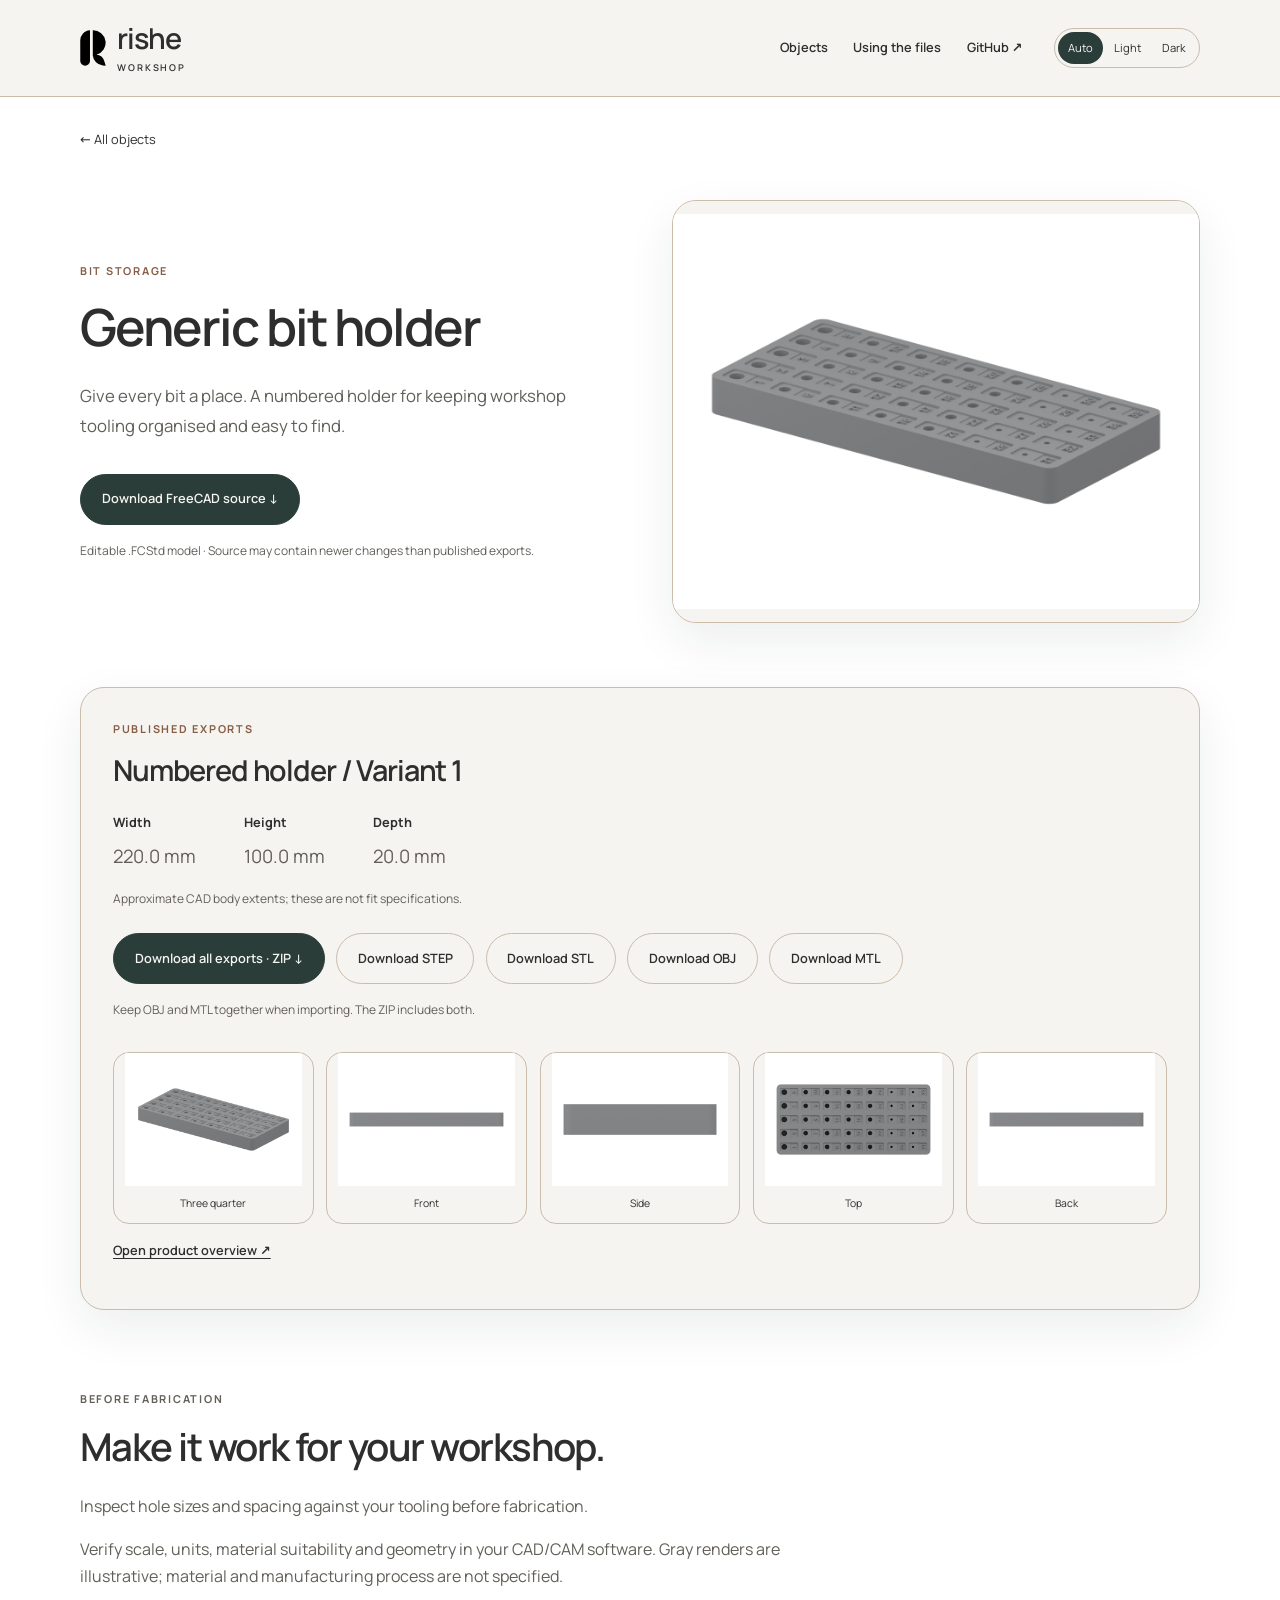
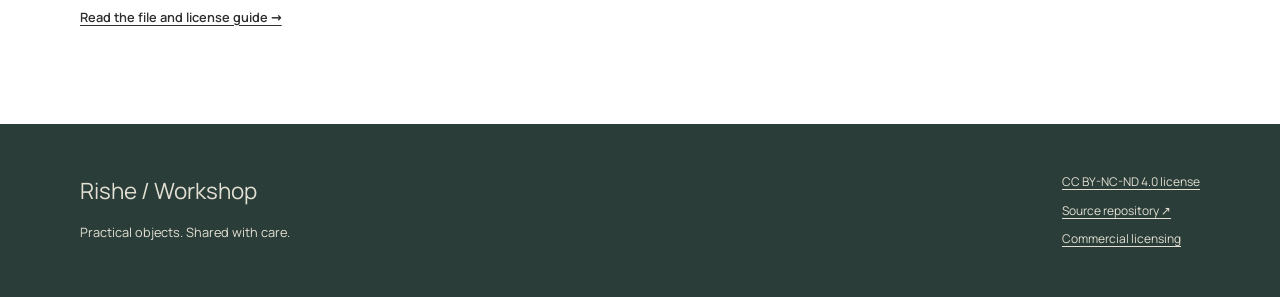
==== objects/bit-holder-generic.html @ 6d99253e "Publish English workshop catalog and CAD downloads" ====
<!doctype html>
<html lang="en"><head><meta charset="utf-8"><meta name="viewport" content="width=device-width, initial-scale=1">
<title>Generic bit holder | Rishe Workshop</title><meta name="description" content="Give every bit a place. A numbered holder for keeping workshop tooling organised and easy to find.">
<meta name="theme-color" content="#2a3d39"><meta property="og:title" content="Generic bit holder | Rishe Workshop"><meta property="og:description" content="Give every bit a place. A numbered holder for keeping workshop tooling organised and easy to find."><meta property="og:type" content="website">
<link rel="icon" href="../assets/logo.svg" type="image/svg+xml"><link rel="preload" href="../assets/manrope-latin.woff2" as="font" type="font/woff2" crossorigin>
<link rel="stylesheet" href="../assets/site.css"><script src="../assets/theme.js"></script></head>
<body><a class="skip" href="#main">Skip to content</a><header><div class="editorial-container header-inner">
<a class="brand" href="../index.html"><img src="../assets/logo.svg" width="26" height="36" alt=""><span>rishe<span class="brand-label">WORKSHOP</span></span></a>
<nav aria-label="Main navigation"><a href="../index.html#collection">Objects</a><a href="../index.html#using">Using the files</a><a href="https://github.com/rishehome/workshop-tools">GitHub ↗</a></nav>
<div class="themes" role="group" aria-label="Color theme" hidden><button data-theme="auto" aria-pressed="true">Auto</button><button data-theme="light" aria-pressed="false">Light</button><button data-theme="dark" aria-pressed="false">Dark</button></div></div></header>
<main id="main"><div class="editorial-container"><a class="back" href="../index.html#collection">← All objects</a><section class="detail-hero"><div><p class="section-kicker">Bit storage</p><h1>Generic bit holder</h1><p class="section-body">Give every bit a place. A numbered holder for keeping workshop tooling organised and easy to find.</p><a class="button" href="../files/bit-holder/generic/object.FCStd" download>Download FreeCAD source ↓</a><p class="small">Editable .FCStd model · Source may contain newer changes than published exports.</p></div><div class="detail-image"><img src="../files/bit-holder/generic/exports/var1-20mmd-with-numbers/renders/solid-three-quarter.png" alt="Generic bit holder" width="1200" height="800"></div></section><div class="variants"><section class="variant editorial-card"><p class="section-kicker">Published exports</p><h2>Numbered holder / Variant 1</h2><dl class="dimensions"><div><dt>Width</dt><dd>220.0 mm</dd></div><div><dt>Height</dt><dd>100.0 mm</dd></div><div><dt>Depth</dt><dd>20.0 mm</dd></div></dl><p class="small">Approximate CAD body extents; these are not fit specifications.</p><div class="downloads"><a class="button" href="../downloads/bit-holder-generic/var1-20mmd-with-numbers.zip" download>Download all exports · ZIP ↓</a><a class="button secondary" href="../files/bit-holder/generic/exports/var1-20mmd-with-numbers/object.step" download>Download STEP</a><a class="button secondary" href="../files/bit-holder/generic/exports/var1-20mmd-with-numbers/object.stl" download>Download STL</a><a class="button secondary" href="../files/bit-holder/generic/exports/var1-20mmd-with-numbers/object.obj" download>Download OBJ</a><a class="button secondary" href="../files/bit-holder/generic/exports/var1-20mmd-with-numbers/object.mtl" download>Download MTL</a></div><p class=small>Keep OBJ and MTL together when importing. The ZIP includes both.</p><div class=gallery><a class="view" href="../files/bit-holder/generic/exports/var1-20mmd-with-numbers/renders/solid-three-quarter.png"><img src="../files/bit-holder/generic/exports/var1-20mmd-with-numbers/renders/solid-three-quarter.png" alt="Generic bit holder — three quarter view" loading="lazy" width="1200" height="800"><span>Three quarter</span></a><a class="view" href="../files/bit-holder/generic/exports/var1-20mmd-with-numbers/renders/solid-front.png"><img src="../files/bit-holder/generic/exports/var1-20mmd-with-numbers/renders/solid-front.png" alt="Generic bit holder — front view" loading="lazy" width="1200" height="800"><span>Front</span></a><a class="view" href="../files/bit-holder/generic/exports/var1-20mmd-with-numbers/renders/solid-side.png"><img src="../files/bit-holder/generic/exports/var1-20mmd-with-numbers/renders/solid-side.png" alt="Generic bit holder — side view" loading="lazy" width="1200" height="800"><span>Side</span></a><a class="view" href="../files/bit-holder/generic/exports/var1-20mmd-with-numbers/renders/solid-top.png"><img src="../files/bit-holder/generic/exports/var1-20mmd-with-numbers/renders/solid-top.png" alt="Generic bit holder — top view" loading="lazy" width="1200" height="800"><span>Top</span></a><a class="view" href="../files/bit-holder/generic/exports/var1-20mmd-with-numbers/renders/solid-back.png"><img src="../files/bit-holder/generic/exports/var1-20mmd-with-numbers/renders/solid-back.png" alt="Generic bit holder — back view" loading="lazy" width="1200" height="800"><span>Back</span></a></div><a class="text-link" href="../files/bit-holder/generic/exports/var1-20mmd-with-numbers/overview/product-overview.png">Open product overview ↗</a></section></div><section class="before"><p class="section-kicker">Before fabrication</p><h2>Make it work for your workshop.</h2><p>Inspect hole sizes and spacing against your tooling before fabrication.</p><p>Verify scale, units, material suitability and geometry in your CAD/CAM software. Gray renders are illustrative; material and manufacturing process are not specified.</p><a class="text-link" href="../index.html#using">Read the file and license guide →</a></section></div></main><footer><div class="editorial-container footer-inner"><div><span class="footer-brand">Rishe / Workshop</span><p>Practical objects. Shared with care.</p></div><div><a href="../LICENSE.md">CC BY-NC-ND 4.0 license</a><a href="https://github.com/rishehome/workshop-tools">Source repository ↗</a><a href="mailto:info@rishehome.com">Commercial licensing</a></div></div></footer></body></html>
---- assets/site.css ----
@font-face{font-family:Manrope;src:url(manrope-latin.woff2) format('woff2');font-weight:200 800;font-display:swap}
:root{color-scheme:light;--brand:#2a3d39;--deep:#131f1d;--sand:#cbbcac;--cream:#e3e0d3;--header:#f5f4f0;--warm:#875d45;--ink:#2f2e2e;--page:#fff;--card:#f5f4f0;--text:var(--ink);--muted:#625f59;--border:var(--sand);--action:var(--brand);--action-text:var(--header);--shadow:0 18px 48px rgb(26 39 36 / 8%)}
:root[data-theme=dark]{color-scheme:dark;--page:var(--deep);--header:#1a2724;--card:#1f302b;--text:var(--cream);--muted:#c8cfc7;--border:#49605a;--warm:var(--sand);--action:var(--cream);--action-text:var(--deep);--shadow:0 20px 56px rgb(0 0 0 / 28%)}
*{box-sizing:border-box}html{scroll-behavior:smooth;scroll-padding-top:8rem}body{margin:0;font-family:Manrope,system-ui,sans-serif;color:var(--text);background:var(--page);line-height:1.7;-webkit-font-smoothing:antialiased}a{color:inherit;text-underline-offset:.25em}button{font:inherit}img{max-width:100%;display:block}h1,h2,h3,p{margin:0}h1,h2,h3{line-height:1.15;font-weight:600;letter-spacing:-.04em}h1{font-size:clamp(2.5rem,5vw,4.7rem)}h2{font-size:clamp(2rem,3vw,3rem)}h3{font-size:1.5rem}p+p{margin-top:1rem}.editorial-container{width:min(100%,76rem);margin-inline:auto;padding-inline:clamp(1.25rem,4vw,3rem)}header{position:sticky;top:0;z-index:10;background:var(--header);border-bottom:1px solid var(--border)}.header-inner{display:flex;align-items:center;gap:2rem;min-height:6rem}.brand{display:flex;align-items:center;gap:.7rem;text-decoration:none;font-size:1.8rem;font-weight:600;letter-spacing:-.04em;line-height:1}.brand-label{display:block;font-size:.58rem;letter-spacing:.2em;margin-top:.6rem}.brand img{width:26px;height:36px}:root[data-theme=dark] .brand img{filter:invert(1)}nav{display:flex;gap:1.6rem;margin-inline-start:auto;font-size:.8rem;font-weight:600}nav a{text-decoration:none}nav a:hover{text-decoration:underline}.themes{display:flex;border:1px solid var(--border);border-radius:999px;padding:3px;gap:2px}.themes button{border:0;border-radius:999px;padding:.4rem .6rem;font-size:.7rem;color:var(--text);background:transparent;cursor:pointer}.themes button[aria-pressed=true]{background:var(--action);color:var(--action-text)}[hidden]{display:none!important}:focus-visible{outline:3px solid var(--warm);outline-offset:5px}.skip{position:fixed;inset-block-start:-10rem;inset-inline-start:1rem;background:var(--action);color:var(--action-text);padding:1rem;z-index:100}.skip:focus{inset-block-start:1rem}.hero,.detail-hero{display:grid;grid-template-columns:1fr 1fr;align-items:center;gap:4rem;padding-block:5rem}.section-kicker{text-transform:uppercase;letter-spacing:.16em;color:var(--warm);font-size:.68rem;font-weight:700;margin-bottom:1rem}.section-body{font-size:1.05rem;line-height:1.8;color:var(--muted);margin-block:1.6rem 2rem;max-width:35rem}.button{display:inline-flex;align-items:center;justify-content:center;text-align:center;border:1px solid var(--action);border-radius:999px;padding:.85rem 1.3rem;text-decoration:none;font-size:.8rem;font-weight:600;background:var(--action);color:var(--action-text);transition:opacity 180ms ease,transform 180ms ease}.button:hover{opacity:.82;transform:translateY(-1px)}.button.secondary{background:transparent;color:var(--text);border-color:var(--border)}.hero-note,.small{font-size:.75rem;color:var(--muted);margin-top:1rem}.hero-media,.detail-image{display:block;border-radius:1.5rem;overflow:hidden;border:1px solid var(--border);background:var(--card);box-shadow:var(--shadow);text-decoration:none}.hero-media img,.detail-image img{width:100%;height:auto;aspect-ratio:1.25;object-fit:contain;background:var(--header)}.hero-media>span{display:flex;justify-content:space-between;padding:1.1rem 1.4rem;font-size:.7rem;font-weight:600}.collection{padding-block:3rem 5rem}.section-heading{display:flex;justify-content:space-between;align-items:end;gap:2rem;margin-bottom:2.5rem}.section-heading>p{font-size:.75rem;color:var(--muted);white-space:nowrap}.object-grid{display:grid;grid-template-columns:repeat(2,minmax(0,1fr));gap:2rem}.editorial-card{border:1px solid var(--border);border-radius:1.5rem;background:var(--card);box-shadow:var(--shadow);overflow:hidden}.card-link{display:block;text-decoration:none;height:100%}.card-media{aspect-ratio:1.5;background:var(--header);overflow:hidden;display:grid;place-items:center}.card-media img{width:100%;height:100%;object-fit:contain;transition:transform 180ms ease}.card-link:hover img{transform:scale(1.025)}.card-copy{padding:1.8rem}.card-copy .section-kicker{margin-bottom:.65rem}.card-copy>p:not(.section-kicker){margin-top:1rem;color:var(--muted);font-size:.85rem}.card-end{display:flex;justify-content:space-between;gap:1rem;margin-top:2rem;padding-top:1rem;border-top:1px solid var(--border);font-size:.7rem}.card-end>span:last-child{white-space:nowrap;font-weight:700}.using{display:grid;grid-template-columns:1fr 1fr;gap:5rem;padding-block:5rem;border-top:1px solid var(--border)}.using h2{margin-bottom:1.5rem}.using p,.before p{color:var(--muted)}.formats{margin:0}.formats>div{padding-block:1rem;border-bottom:1px solid var(--border)}.formats>div:first-child{padding-top:0}dt{font-size:.8rem;font-weight:700}dd{margin:.5rem 0 0;color:var(--muted);font-size:.85rem}.license{padding:3rem;border:1px solid var(--border);border-radius:1.5rem;background:var(--card);margin-bottom:5rem}.license p:not(.section-kicker){margin-block:1.5rem;max-width:46rem;color:var(--muted)}.text-link{display:inline-block;font-size:.8rem;font-weight:600;margin-block:1rem}.license .text-link{margin-inline-start:1.5rem}footer{background:var(--brand);color:var(--cream);padding-block:3rem}.footer-inner{display:flex;justify-content:space-between;gap:2rem}.footer-brand{font-size:1.4rem}.footer-inner p{font-size:.8rem;margin-top:.7rem}.footer-inner>div:last-child{display:flex;flex-direction:column;gap:.5rem;font-size:.75rem}.back{display:inline-block;margin-top:2rem;font-size:.8rem;text-decoration:none}.detail-hero{padding-block:3rem 4rem}.detail-hero h1{font-size:clamp(2.5rem,4vw,4rem)}.variants{display:grid;gap:2rem}.variant{padding:2rem}.variant h2{font-size:1.8rem}.downloads{display:flex;flex-wrap:wrap;gap:.7rem;margin-top:1.5rem}.dimensions{display:flex;flex-wrap:wrap;gap:3rem;margin-block:1.5rem 0}.dimensions dd{font-size:1.15rem}.gallery{display:grid;grid-template-columns:repeat(5,minmax(0,1fr));gap:.8rem;margin-top:2rem}.view{border-radius:1rem;overflow:hidden;border:1px solid var(--border);text-decoration:none;background:var(--header)}.view img{width:100%;height:auto;aspect-ratio:1.5;object-fit:contain}.view span{display:block;text-align:center;font-size:.65rem;padding:.6rem;color:var(--text)}.before{padding-block:5rem;max-width:45rem}.before h2{margin-bottom:1.5rem}.status{color:var(--muted);font-size:.85rem}.placeholder{font-size:.9rem;color:var(--muted)}
@media(min-width:1200px){.object-grid{grid-template-columns:repeat(3,minmax(0,1fr))}.card-copy{padding:1.5rem}}
@media(max-width:800px){.header-inner{flex-wrap:wrap;gap:1rem;padding-block:1rem;min-height:auto}.themes{margin-inline-start:auto}nav{order:3;width:100%;margin:0;justify-content:space-between;border-top:1px solid var(--border);padding-top:.75rem}.hero,.detail-hero{grid-template-columns:1fr;gap:2.5rem;padding-block:3rem}.hero h1{font-size:clamp(2.7rem,8vw,4.5rem)}.hero-media img{aspect-ratio:1.5}.section-heading{display:block}.section-heading>p{margin-top:1rem}.using{grid-template-columns:1fr;gap:2.5rem;padding-block:3rem}.license{padding:2rem}.license .text-link{display:block;margin-inline-start:0}.collection{padding-top:1rem}.gallery{grid-template-columns:repeat(3,minmax(0,1fr))}.footer-inner{flex-direction:column}.card-copy{padding:1.3rem}}
@media(max-width:540px){.object-grid{grid-template-columns:1fr}.variant{padding:1.3rem}.gallery{grid-template-columns:repeat(2,minmax(0,1fr))}.dimensions{gap:1.5rem}.downloads .button{flex:1 1 auto}.hero-media>span{padding:1rem}.card-end{font-size:.68rem}nav{gap:.5rem}.license{padding:1.5rem}}
@media(prefers-reduced-motion:reduce){html{scroll-behavior:auto}*,*::before,*::after{transition:none!important}}
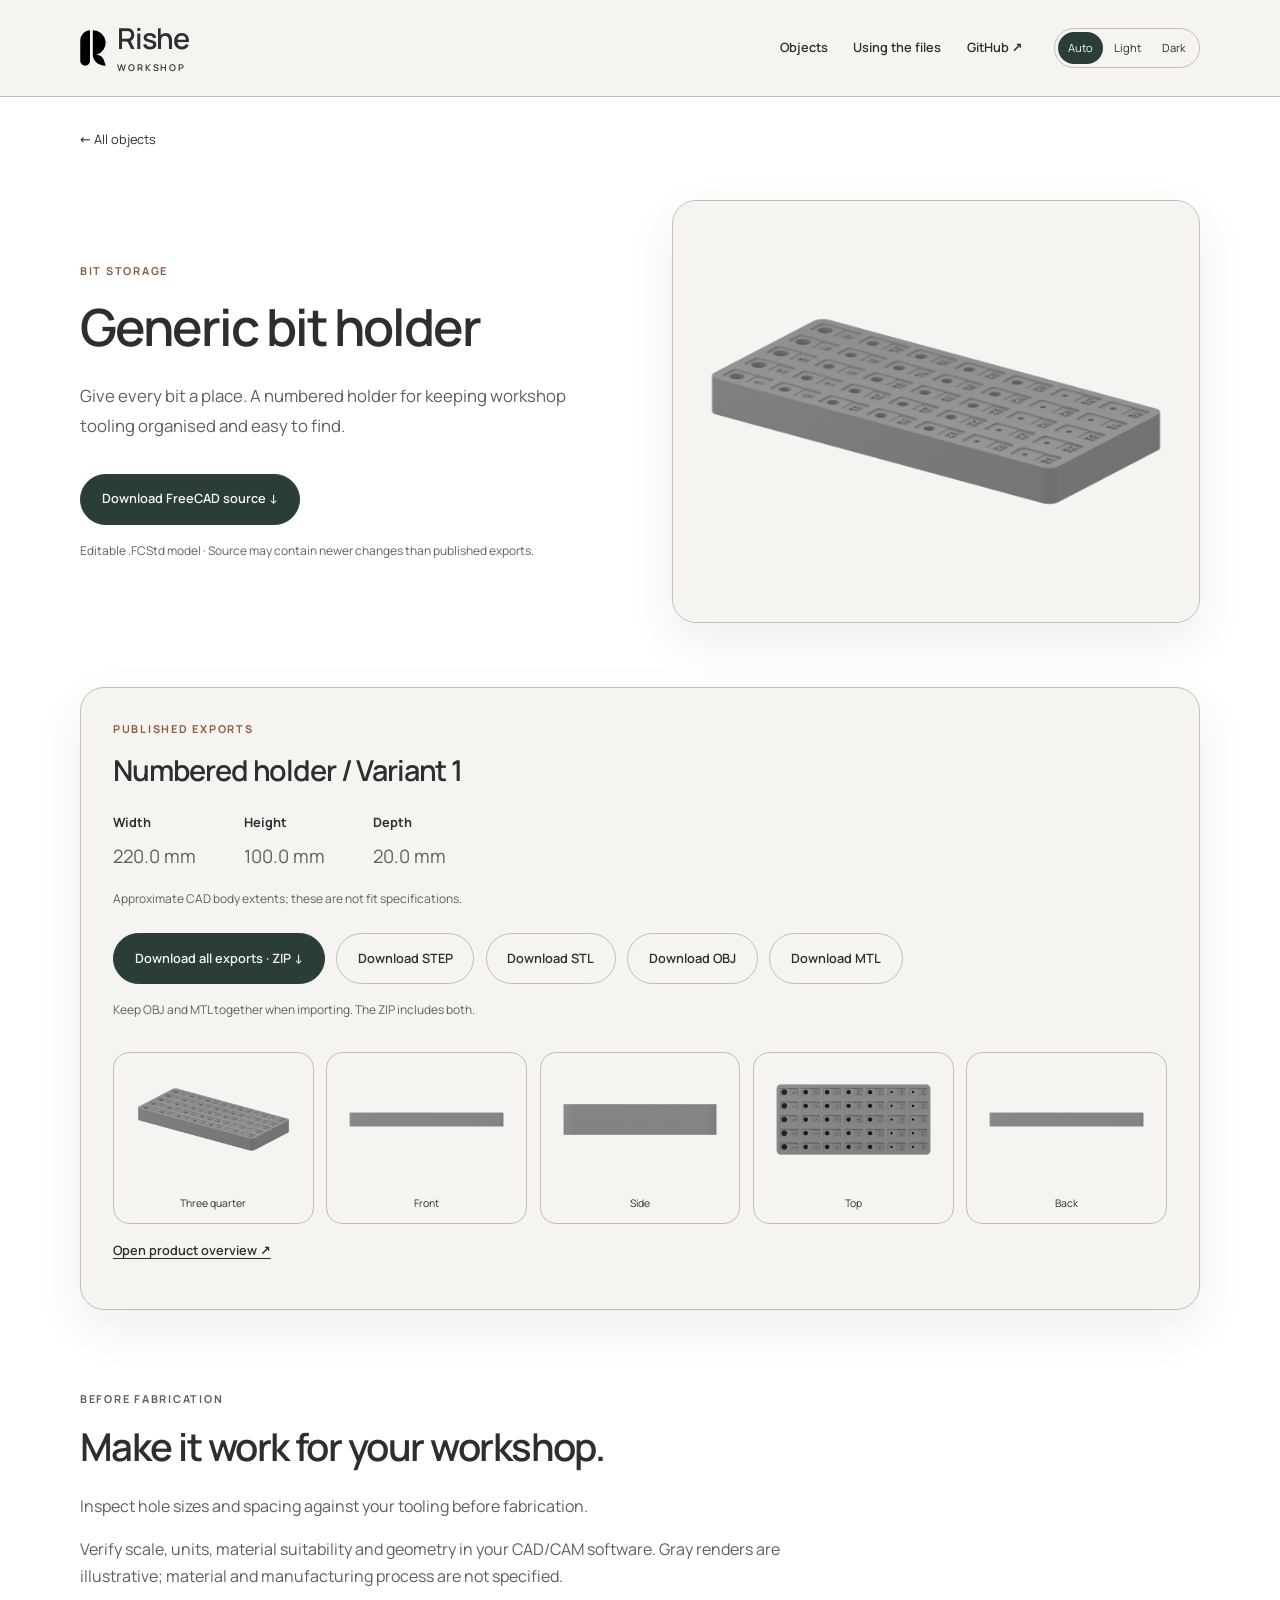
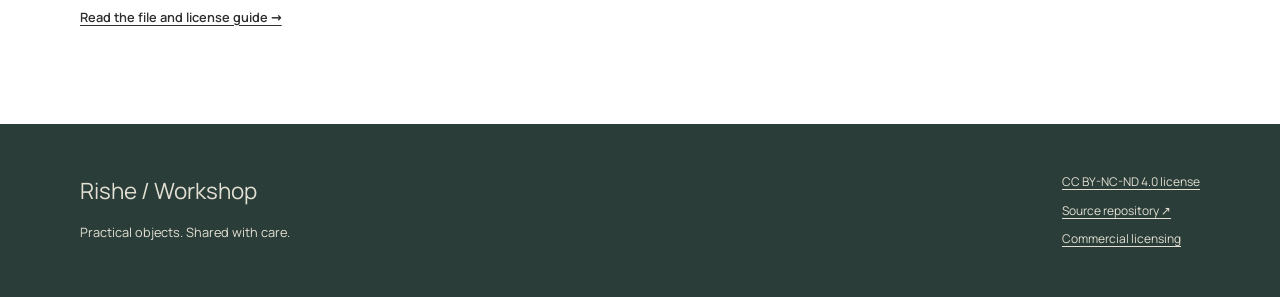
==== commit 2e29665e: "Update workshop website" ====
--- a/objects/bit-holder-generic.html
+++ b/objects/bit-holder-generic.html
@@ -5,7 +5,7 @@
 <link rel="icon" href="../assets/logo.svg" type="image/svg+xml"><link rel="preload" href="../assets/manrope-latin.woff2" as="font" type="font/woff2" crossorigin>
 <link rel="stylesheet" href="../assets/site.css"><script src="../assets/theme.js"></script></head>
 <body><a class="skip" href="#main">Skip to content</a><header><div class="editorial-container header-inner">
-<a class="brand" href="../index.html"><img src="../assets/logo.svg" width="26" height="36" alt=""><span>rishe<span class="brand-label">WORKSHOP</span></span></a>
+<a class="brand" href="../index.html"><img src="../assets/logo.svg" width="26" height="36" alt=""><span>Rishe<span class="brand-label">WORKSHOP</span></span></a>
 <nav aria-label="Main navigation"><a href="../index.html#collection">Objects</a><a href="../index.html#using">Using the files</a><a href="https://github.com/rishehome/workshop-tools">GitHub ↗</a></nav>
 <div class="themes" role="group" aria-label="Color theme" hidden><button data-theme="auto" aria-pressed="true">Auto</button><button data-theme="light" aria-pressed="false">Light</button><button data-theme="dark" aria-pressed="false">Dark</button></div></div></header>
 <main id="main"><div class="editorial-container"><a class="back" href="../index.html#collection">← All objects</a><section class="detail-hero"><div><p class="section-kicker">Bit storage</p><h1>Generic bit holder</h1><p class="section-body">Give every bit a place. A numbered holder for keeping workshop tooling organised and easy to find.</p><a class="button" href="../files/bit-holder/generic/object.FCStd" download>Download FreeCAD source ↓</a><p class="small">Editable .FCStd model · Source may contain newer changes than published exports.</p></div><div class="detail-image"><img src="../files/bit-holder/generic/exports/var1-20mmd-with-numbers/renders/solid-three-quarter.png" alt="Generic bit holder" width="1200" height="800"></div></section><div class="variants"><section class="variant editorial-card"><p class="section-kicker">Published exports</p><h2>Numbered holder / Variant 1</h2><dl class="dimensions"><div><dt>Width</dt><dd>220.0 mm</dd></div><div><dt>Height</dt><dd>100.0 mm</dd></div><div><dt>Depth</dt><dd>20.0 mm</dd></div></dl><p class="small">Approximate CAD body extents; these are not fit specifications.</p><div class="downloads"><a class="button" href="../downloads/bit-holder-generic/var1-20mmd-with-numbers.zip" download>Download all exports · ZIP ↓</a><a class="button secondary" href="../files/bit-holder/generic/exports/var1-20mmd-with-numbers/object.step" download>Download STEP</a><a class="button secondary" href="../files/bit-holder/generic/exports/var1-20mmd-with-numbers/object.stl" download>Download STL</a><a class="button secondary" href="../files/bit-holder/generic/exports/var1-20mmd-with-numbers/object.obj" download>Download OBJ</a><a class="button secondary" href="../files/bit-holder/generic/exports/var1-20mmd-with-numbers/object.mtl" download>Download MTL</a></div><p class=small>Keep OBJ and MTL together when importing. The ZIP includes both.</p><div class=gallery><a class="view" href="../files/bit-holder/generic/exports/var1-20mmd-with-numbers/renders/solid-three-quarter.png"><img src="../files/bit-holder/generic/exports/var1-20mmd-with-numbers/renders/solid-three-quarter.png" alt="Generic bit holder — three quarter view" loading="lazy" width="1200" height="800"><span>Three quarter</span></a><a class="view" href="../files/bit-holder/generic/exports/var1-20mmd-with-numbers/renders/solid-front.png"><img src="../files/bit-holder/generic/exports/var1-20mmd-with-numbers/renders/solid-front.png" alt="Generic bit holder — front view" loading="lazy" width="1200" height="800"><span>Front</span></a><a class="view" href="../files/bit-holder/generic/exports/var1-20mmd-with-numbers/renders/solid-side.png"><img src="../files/bit-holder/generic/exports/var1-20mmd-with-numbers/renders/solid-side.png" alt="Generic bit holder — side view" loading="lazy" width="1200" height="800"><span>Side</span></a><a class="view" href="../files/bit-holder/generic/exports/var1-20mmd-with-numbers/renders/solid-top.png"><img src="../files/bit-holder/generic/exports/var1-20mmd-with-numbers/renders/solid-top.png" alt="Generic bit holder — top view" loading="lazy" width="1200" height="800"><span>Top</span></a><a class="view" href="../files/bit-holder/generic/exports/var1-20mmd-with-numbers/renders/solid-back.png"><img src="../files/bit-holder/generic/exports/var1-20mmd-with-numbers/renders/solid-back.png" alt="Generic bit holder — back view" loading="lazy" width="1200" height="800"><span>Back</span></a></div><a class="text-link" href="../files/bit-holder/generic/exports/var1-20mmd-with-numbers/overview/product-overview.png">Open product overview ↗</a></section></div><section class="before"><p class="section-kicker">Before fabrication</p><h2>Make it work for your workshop.</h2><p>Inspect hole sizes and spacing against your tooling before fabrication.</p><p>Verify scale, units, material suitability and geometry in your CAD/CAM software. Gray renders are illustrative; material and manufacturing process are not specified.</p><a class="text-link" href="../index.html#using">Read the file and license guide →</a></section></div></main><footer><div class="editorial-container footer-inner"><div><span class="footer-brand">Rishe / Workshop</span><p>Practical objects. Shared with care.</p></div><div><a href="../LICENSE.md">CC BY-NC-ND 4.0 license</a><a href="https://github.com/rishehome/workshop-tools">Source repository ↗</a><a href="mailto:info@rishehome.com">Commercial licensing</a></div></div></footer></body></html>
